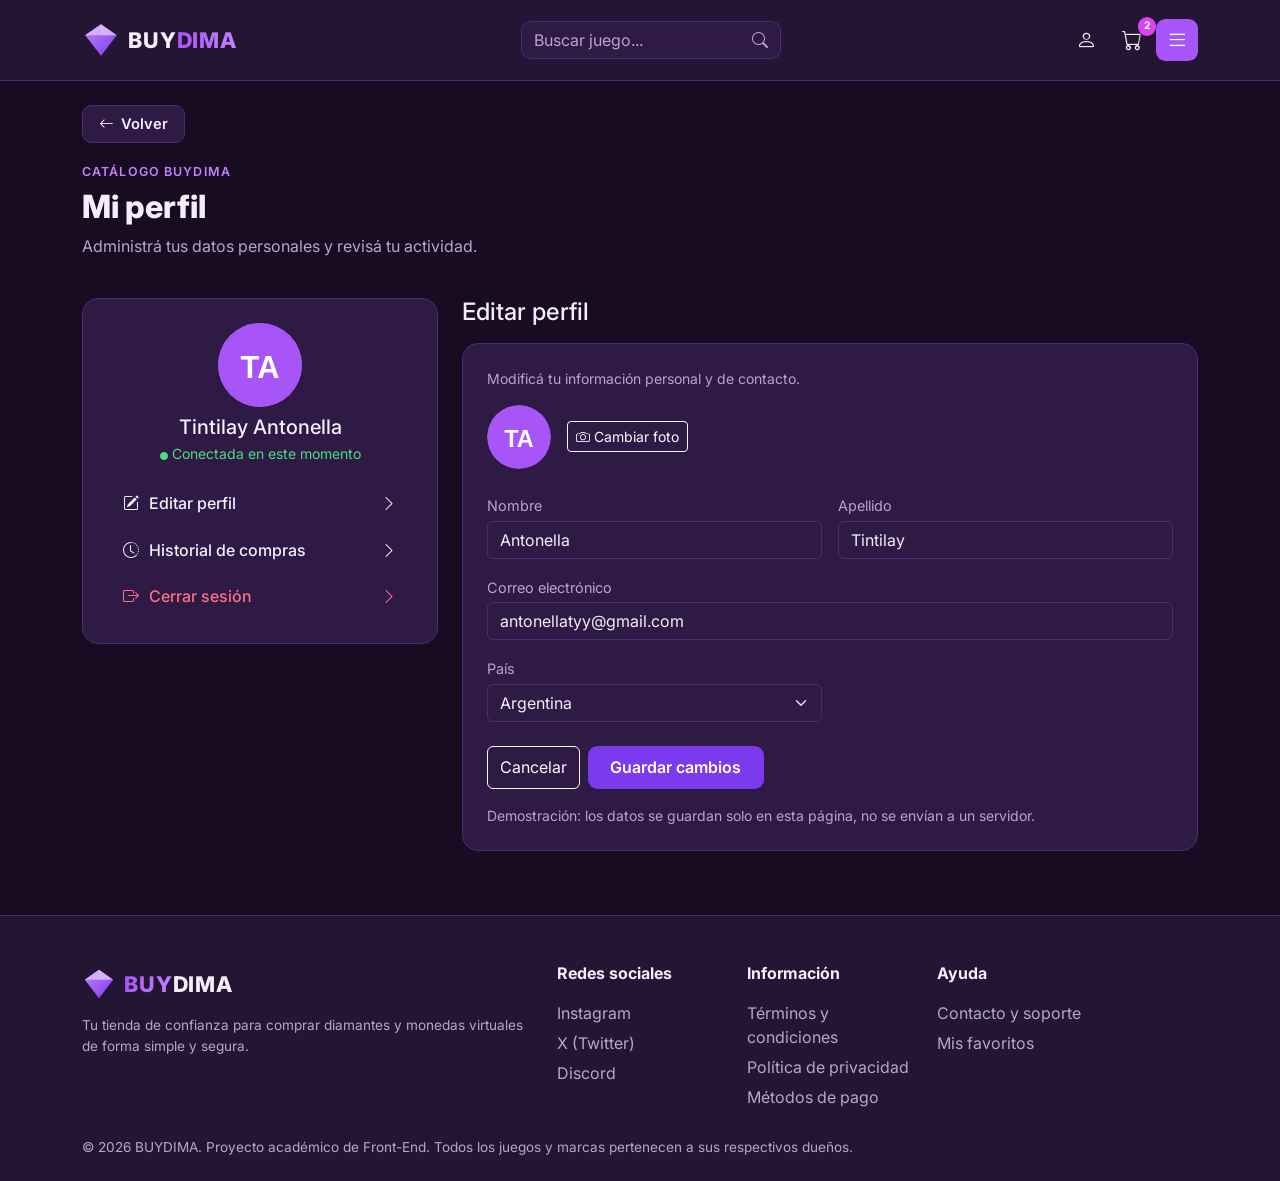
==== paginas/perfil.html @ 69e81854 "Implementar sitio web BUYDIMA con Bootstrap" ====
﻿<!doctype html>
<html lang="es" data-bs-theme="dark">
  <head>
    <meta charset="utf-8" />
    <meta name="viewport" content="width=device-width, initial-scale=1" />
    <title>Mi perfil | BUYDIMA</title>
    <meta
      name="description"
      content="Administrá tus datos personales y revisá tu actividad en BUYDIMA: editá tu perfil y consultá tu historial de compras."
    />
    <link rel="icon" href="../img/logo-diamante.svg" type="image/svg+xml" />
    <link
      href="https://cdn.jsdelivr.net/npm/bootstrap@5.3.3/dist/css/bootstrap.min.css"
      rel="stylesheet"
    />
    <link
      rel="stylesheet"
      href="https://cdn.jsdelivr.net/npm/bootstrap-icons@1.11.3/font/bootstrap-icons.min.css"
    />
    <link rel="preconnect" href="https://fonts.googleapis.com" />
    <link rel="preconnect" href="https://fonts.gstatic.com" crossorigin />
    <link
      href="https://fonts.googleapis.com/css2?family=Inter:wght@400;500;600;700;800&display=swap"
      rel="stylesheet"
    />
    <link rel="stylesheet" href="../css/estilos.css" />
  </head>

  <body data-pagina="perfil">
    <a class="salto-contenido btn btn-light" href="#contenido-principal"
      >Saltar al contenido principal</a
    >

    <header class="encabezado-sitio">
      <nav class="navbar navbar-expand-md py-3" aria-label="Navegación principal">
        <div class="container d-flex align-items-center justify-content-between gap-3">
          <a class="navbar-brand d-flex align-items-center gap-2 m-0" href="../index.html">
            <img src="../img/logo-diamante.svg" alt="Logo de BUYDIMA" width="38" height="38" />
            <span class="logo-texto"
              ><span class="parte-buy">BUY</span><span class="parte-dima">DIMA</span></span
            >
          </a>

          <form role="search" action="juegos.html" method="get" class="buscador" novalidate>
            <div>
              <label class="visually-hidden" for="buscador-encabezado">Buscar juego</label>
              <input
                class="form-control"
                type="search"
                name="q"
                id="buscador-encabezado"
                placeholder="Buscar juego..."
                autocomplete="off"
              />
              <div class="invalid-feedback">Escribí al menos 2 caracteres para buscar.</div>
            </div>
            <button class="boton-buscar" type="submit" aria-label="Buscar">
              <i class="bi bi-search" aria-hidden="true"></i>
            </button>
          </form>

          <div class="d-flex align-items-center gap-1">
            <a class="boton-icono" href="perfil.html" aria-label="Mi cuenta">
              <i class="bi bi-person" aria-hidden="true"></i>
            </a>
            <a
              class="boton-icono position-relative"
              href="carrito.html"
              aria-label="Ver carrito de compras"
            >
              <i class="bi bi-cart" aria-hidden="true"></i>
              <span class="contador-carrito" id="contador-carrito" hidden>0</span>
            </a>
            <button
              class="boton-menu"
              type="button"
              data-bs-toggle="offcanvas"
              data-bs-target="#menu-principal"
              aria-controls="menu-principal"
              aria-label="Abrir menú principal"
            >
              <i class="bi bi-list" aria-hidden="true"></i>
            </button>
          </div>
        </div>
      </nav>

      <div
        class="offcanvas offcanvas-end menu-lateral"
        tabindex="-1"
        id="menu-principal"
        aria-labelledby="titulo-menu"
      >
        <div class="offcanvas-header">
          <h2 class="offcanvas-title titulo-menu" id="titulo-menu">Menú principal</h2>
          <button
            type="button"
            class="btn-close"
            data-bs-dismiss="offcanvas"
            aria-label="Cerrar menú"
          ></button>
        </div>
        <div class="offcanvas-body">
          <nav aria-label="Menú del sitio">
            <ul class="lista-menu">
              <li>
                <a href="../index.html"
                  ><i class="bi bi-house icono-menu" aria-hidden="true"></i> Inicio
                  <i class="bi bi-chevron-right" aria-hidden="true"></i
                ></a>
              </li>
              <li>
                <a href="juegos.html"
                  ><i class="bi bi-controller icono-menu" aria-hidden="true"></i> Juegos
                  <i class="bi bi-chevron-right" aria-hidden="true"></i
                ></a>
              </li>
              <li>
                <a href="ofertas.html"
                  ><i class="bi bi-percent icono-menu" aria-hidden="true"></i> Ofertas especiales
                  <i class="bi bi-chevron-right" aria-hidden="true"></i
                ></a>
              </li>
              <li>
                <a href="metodos-pago.html"
                  ><i class="bi bi-credit-card-2-front icono-menu" aria-hidden="true"></i> Métodos
                  de pago <i class="bi bi-chevron-right" aria-hidden="true"></i
                ></a>
              </li>
              <li>
                <a href="favoritos.html"
                  ><i class="bi bi-heart icono-menu" aria-hidden="true"></i> Mis favoritos
                  <i class="bi bi-chevron-right" aria-hidden="true"></i
                ></a>
              </li>
              <li>
                <a href="contacto.html"
                  ><i class="bi bi-headset icono-menu" aria-hidden="true"></i> Contacto y soporte
                  <i class="bi bi-chevron-right" aria-hidden="true"></i
                ></a>
              </li>
              <li>
                <a class="activo" aria-current="page" href="perfil.html"
                  ><i class="bi bi-person icono-menu" aria-hidden="true"></i> Mi cuenta
                  <i class="bi bi-chevron-right" aria-hidden="true"></i
                ></a>
              </li>
            </ul>
          </nav>
        </div>
      </div>
    </header>

    <main id="contenido-principal">
      <div class="container my-4">
        <button class="boton-volver" type="button" data-volver-atras>
          <i class="bi bi-arrow-left" aria-hidden="true"></i> Volver
        </button>

        <header>
          <p class="etiqueta-catalogo">Catálogo BUYDIMA</p>
          <h1 class="titulo-pagina">Mi perfil</h1>
          <p class="texto-suave">Administrá tus datos personales y revisá tu actividad.</p>
        </header>

        <div class="row g-4 mt-1">
          <!-- Tarjeta de resumen del usuario -->
          <aside class="col-lg-4">
            <div class="panel p-4 text-center">
              <img
                class="avatar mb-2"
                src="../img/avatar.svg"
                alt="Avatar con las iniciales TA"
                width="84"
                height="84"
              />
              <h2 class="h5 mb-1">Tintilay Antonella</h2>
              <p class="small mb-3" style="color: #4ade80">
                <i class="bi bi-circle-fill" style="font-size: 0.5rem" aria-hidden="true"></i>
                Conectada en este momento
              </p>
              <nav aria-label="Opciones de la cuenta">
                <ul class="lista-perfil text-start">
                  <li>
                    <a href="#form-perfil" aria-current="page"
                      ><i class="bi bi-pencil-square" aria-hidden="true"></i> Editar perfil
                      <i class="bi bi-chevron-right ms-auto" aria-hidden="true"></i
                    ></a>
                  </li>
                  <li>
                    <a href="historial-compras.html"
                      ><i class="bi bi-clock-history" aria-hidden="true"></i> Historial de compras
                      <i class="bi bi-chevron-right ms-auto" aria-hidden="true"></i
                    ></a>
                  </li>
                  <li>
                    <a href="#" class="peligro"
                      ><i class="bi bi-box-arrow-right" aria-hidden="true"></i> Cerrar sesión
                      <i class="bi bi-chevron-right ms-auto" aria-hidden="true"></i
                    ></a>
                  </li>
                </ul>
              </nav>
            </div>
          </aside>

          <!-- Formulario de edición de perfil -->
          <section class="col-lg-8">
            <h2 class="h4 mb-3">Editar perfil</h2>
            <form id="form-perfil" class="panel p-4" novalidate>
              <p class="texto-suave small">Modificá tu información personal y de contacto.</p>

              <div class="d-flex align-items-center gap-3 mb-4">
                <img
                  src="../img/avatar.svg"
                  alt="Foto de perfil actual con las iniciales TA"
                  width="64"
                  height="64"
                  class="rounded-circle"
                />
                <button class="btn btn-outline-light btn-sm" type="button">
                  <i class="bi bi-camera" aria-hidden="true"></i> Cambiar foto
                </button>
              </div>

              <div class="row g-3">
                <div class="col-md-6">
                  <label class="form-label" for="campo-nombre-perfil">Nombre</label>
                  <input
                    type="text"
                    class="form-control"
                    id="campo-nombre-perfil"
                    value="Antonella"
                    required
                    autocomplete="given-name"
                  />
                  <div class="invalid-feedback">El nombre es obligatorio.</div>
                </div>
                <div class="col-md-6">
                  <label class="form-label" for="campo-apellido-perfil">Apellido</label>
                  <input
                    type="text"
                    class="form-control"
                    id="campo-apellido-perfil"
                    value="Tintilay"
                    required
                    autocomplete="family-name"
                  />
                  <div class="invalid-feedback">El apellido es obligatorio.</div>
                </div>
                <div class="col-12">
                  <label class="form-label" for="campo-correo-perfil">Correo electrónico</label>
                  <input
                    type="email"
                    class="form-control"
                    id="campo-correo-perfil"
                    value="antonellatyy@gmail.com"
                    required
                    autocomplete="email"
                  />
                  <div class="invalid-feedback">Ingresá un correo electrónico válido.</div>
                </div>
                <div class="col-md-6">
                  <label class="form-label" for="campo-pais-perfil">País</label>
                  <select class="form-select" id="campo-pais-perfil" required>
                    <option selected>Argentina</option>
                    <option>Chile</option>
                    <option>Uruguay</option>
                    <option>Paraguay</option>
                    <option>Bolivia</option>
                  </select>
                </div>
              </div>

              <div class="d-flex gap-2 mt-4">
                <button class="btn btn-outline-light" type="reset">Cancelar</button>
                <button class="btn boton-compra" type="submit">Guardar cambios</button>
              </div>
              <p class="texto-suave small mt-3 mb-0">
                Demostración: los datos se guardan solo en esta página, no se envían a un servidor.
              </p>
            </form>
          </section>
        </div>
      </div>
    </main>

    <footer class="pie-sitio">
      <div class="container">
        <div class="row g-4">
          <div class="col-md-5">
            <a
              class="d-inline-flex align-items-center gap-2 text-decoration-none"
              href="../index.html"
            >
              <img src="../img/logo-diamante.svg" alt="" width="34" height="34" />
              <span class="logo-texto"
                ><span class="parte-dima">BUY</span><span class="parte-buy">DIMA</span></span
              >
            </a>
            <p class="firma-pie mt-2 mb-0">
              Tu tienda de confianza para comprar diamantes y monedas virtuales de forma simple y
              segura.
            </p>
          </div>
          <div class="col-6 col-md-2">
            <h2>Redes sociales</h2>
            <ul>
              <li><a href="https://instagram.com" target="_blank" rel="noopener">Instagram</a></li>
              <li><a href="https://x.com" target="_blank" rel="noopener">X (Twitter)</a></li>
              <li><a href="https://discord.com" target="_blank" rel="noopener">Discord</a></li>
            </ul>
          </div>
          <div class="col-6 col-md-2">
            <h2>Información</h2>
            <ul>
              <li><a href="#">Términos y condiciones</a></li>
              <li><a href="#">Política de privacidad</a></li>
              <li><a href="metodos-pago.html">Métodos de pago</a></li>
            </ul>
          </div>
          <div class="col-md-3">
            <h2>Ayuda</h2>
            <ul>
              <li><a href="contacto.html">Contacto y soporte</a></li>
              <li><a href="favoritos.html">Mis favoritos</a></li>
            </ul>
          </div>
        </div>
        <p class="firma-pie mt-4 mb-0">
          © 2026 BUYDIMA. Proyecto académico de Front-End. Todos los juegos y marcas pertenecen a
          sus respectivos dueños.
        </p>
      </div>
    </footer>

    <script src="https://cdn.jsdelivr.net/npm/bootstrap@5.3.3/dist/js/bootstrap.bundle.min.js"></script>
    <script src="../js/main.js"></script>
  </body>
</html>
---- css/estilos.css ----
﻿/* ============================================================
   BUYDIMA - Hoja de estilos principal
   TP N.º 3 - Desarrollo Front-End
   Paleta basada en los mockups de Figma (violetas oscuros)
   ============================================================ */

/* ---------- Variables de color y fuente ---------- */
:root {
  --fondo: #170c22;
  --superficie: #241535;
  --panel: #2e1a44;
  --tarjeta: #311c49;
  --borde: #4a2d6e;
  --violeta: #a855f7;
  --violeta-oscuro: #7c3aed;
  --lila: #c084fc;
  --texto: #f3eef9;
  --texto-suave: #b7a6cc;
}

body {
  background-color: var(--fondo);
  color: var(--texto);
  font-family:
    'Inter',
    system-ui,
    -apple-system,
    'Segoe UI',
    sans-serif;
}

/* Enlace para saltar al contenido (accesibilidad con teclado) */
.salto-contenido {
  position: absolute;
  left: -9999px;
  z-index: 1100;
}
.salto-contenido:focus {
  left: 1rem;
  top: 1rem;
}

/* Foco siempre visible para navegación por teclado */
:focus-visible {
  outline: 2px solid var(--lila);
  outline-offset: 2px;
}

/* ---------- Encabezado ---------- */
.encabezado-sitio {
  background-color: var(--superficie);
  border-bottom: 1px solid var(--borde);
  position: sticky;
  top: 0;
  z-index: 1020;
}

.logo-texto {
  font-size: 1.35rem;
  font-weight: 800;
  letter-spacing: 0.04em;
  text-decoration: none;
}
.logo-texto .parte-buy {
  color: var(--texto);
}
.logo-texto .parte-dima {
  background: linear-gradient(90deg, var(--violeta), var(--lila));
  -webkit-background-clip: text;
  background-clip: text;
  color: transparent;
}

/* Buscador del encabezado */
.buscador {
  position: relative;
  max-width: 260px;
  width: 100%;
}
.buscador .form-control {
  background-color: var(--panel);
  border-color: var(--borde);
  color: var(--texto);
  padding-right: 2.6rem;
  border-radius: 0.6rem;
}
.buscador .form-control::placeholder {
  color: var(--texto-suave);
}
.buscador .boton-buscar {
  position: absolute;
  right: 0.35rem;
  top: 50%;
  transform: translateY(-50%);
  background: transparent;
  border: none;
  color: var(--texto-suave);
  padding: 0.25rem 0.5rem;
}

.boton-icono {
  color: var(--texto);
  font-size: 1.25rem;
  display: inline-flex;
  align-items: center;
  justify-content: center;
  width: 2.6rem;
  height: 2.6rem;
  border-radius: 0.6rem;
  text-decoration: none;
}
.boton-icono:hover {
  background-color: var(--panel);
  color: var(--texto);
}

.boton-menu {
  background-color: var(--violeta);
  color: #ffffff;
  font-size: 1.4rem;
  width: 2.6rem;
  height: 2.6rem;
  border-radius: 0.6rem;
  border: none;
  display: inline-flex;
  align-items: center;
  justify-content: center;
}
.boton-menu:hover {
  background-color: var(--violeta-oscuro);
  color: #ffffff;
}

.contador-carrito {
  position: absolute;
  top: -2px;
  right: -4px;
  background-color: #d946ef;
  color: #ffffff;
  font-size: 0.65rem;
  font-weight: 700;
  min-width: 1.15rem;
  line-height: 1.15rem;
  text-align: center;
  border-radius: 50%;
}

/* ---------- Menú hamburguesa (offcanvas) ---------- */
.menu-lateral {
  background: linear-gradient(170deg, #8b5cf6 0%, #6d28d9 60%, #4c1d95 100%);
  width: 320px;
  max-width: 85vw;
  color: #ffffff;
}
.menu-lateral .btn-close {
  filter: invert(1);
}
.menu-lateral .titulo-menu {
  font-size: 1.5rem;
  font-weight: 700;
}
.menu-lateral .lista-menu {
  list-style: none;
  margin: 0;
  padding: 0;
  display: grid;
  gap: 0.25rem;
}
/* Opción del menú: icono en columna fija + texto alineado a la izquierda */
.menu-lateral .lista-menu a,
.menu-lateral .submenu-toggle {
  display: flex;
  align-items: center;
  gap: 0.8rem;
  width: 100%;
  color: #ffffff;
  text-decoration: none;
  font-size: 1.05rem;
  font-weight: 500;
  text-align: left;
  padding: 0.65rem 0.9rem;
  border: 0;
  border-radius: 0.55rem;
  background-color: transparent;
  transition:
    background-color 0.15s ease,
    transform 0.15s ease;
}
.menu-lateral .lista-menu a:hover,
.menu-lateral .lista-menu a:focus-visible,
.menu-lateral .submenu-toggle:hover,
.menu-lateral .submenu-toggle:focus-visible {
  background-color: rgba(255, 255, 255, 0.14);
  transform: translateX(3px);
}
/* Columna fija para todos los iconos */
.menu-lateral .icono-menu {
  flex: 0 0 1.5rem;
  width: 1.5rem;
  text-align: center;
  font-size: 1.05rem;
  opacity: 0.9;
}
/* El chevron se empuja siempre al extremo derecho */
.menu-lateral .lista-menu a > .bi-chevron-right,
.menu-lateral .submenu-toggle .bi-chevron-down {
  margin-left: auto;
  font-size: 0.8rem;
  opacity: 0.8;
  transition: transform 0.2s ease;
}
.menu-lateral .submenu-toggle[aria-expanded='true'] .bi-chevron-down {
  transform: rotate(180deg);
}
.menu-lateral .lista-menu .activo {
  background-color: rgba(255, 255, 255, 0.22);
  font-weight: 600;
}
/* Subcategorías: indentadas y alineadas con el texto de su categoría */
.menu-lateral .sublista-menu {
  list-style: none;
  margin: 0.15rem 0 0.35rem;
  padding: 0 0 0 3.2rem;
  display: grid;
  gap: 0.15rem;
}
.menu-lateral .sublista-menu a {
  display: block;
  color: rgba(255, 255, 255, 0.9);
  font-size: 0.95rem;
  padding: 0.45rem 0.75rem;
  border-radius: 0.45rem;
  transition: background-color 0.15s ease;
}
.menu-lateral .sublista-menu a:hover,
.menu-lateral .sublista-menu a:focus-visible {
  background-color: rgba(255, 255, 255, 0.14);
  color: #ffffff;
}

/* Botón de regreso en las páginas internas (debajo del navbar) */
.boton-volver {
  display: inline-flex;
  align-items: center;
  gap: 0.45rem;
  background-color: var(--panel);
  border: 1px solid var(--borde);
  color: var(--texto);
  font-size: 0.92rem;
  font-weight: 600;
  padding: 0.45rem 1rem;
  border-radius: 0.6rem;
  margin-bottom: 1.25rem;
  transition:
    background-color 0.15s ease,
    border-color 0.15s ease;
}
.boton-volver:hover,
.boton-volver:focus-visible {
  background-color: var(--tarjeta);
  border-color: var(--violeta);
  color: #ffffff;
}
/* ---------- Bloques comunes ---------- */
.etiqueta-catalogo {
  color: var(--lila);
  text-transform: uppercase;
  letter-spacing: 0.09em;
  font-size: 0.78rem;
  font-weight: 600;
  margin-bottom: 0.35rem;
}
.titulo-pagina {
  font-size: 2rem;
  font-weight: 800;
}
.texto-suave {
  color: var(--texto-suave);
}

.panel {
  background-color: var(--panel);
  border: 1px solid var(--borde);
  border-radius: 1rem;
}

/* ---------- Botones ---------- */
.boton-compra {
  /* Violeta oscuro: contraste 5.6:1 con texto blanco (aprobado WCAG AA) */
  background-color: var(--violeta-oscuro);
  color: #ffffff;
  font-weight: 600;
  border: none;
  border-radius: 0.6rem;
  padding: 0.6rem 1.4rem;
}
.boton-compra:hover {
  background-color: #6d28d9;
  color: #ffffff;
}
.boton-compra:disabled {
  background-color: var(--borde);
}

/* ---------- Filtros (chips) ---------- */
.chip-filtro {
  border: 1px solid var(--borde);
  background-color: transparent;
  color: var(--texto-suave);
  border-radius: 50rem;
  padding: 0.4rem 1.1rem;
  font-size: 0.92rem;
}
.chip-filtro:hover {
  border-color: var(--violeta);
  color: var(--texto);
}
.chip-filtro.activo {
  /* Violeta oscuro: contraste 5.6:1 con texto blanco (aprobado WCAG AA) */
  background-color: var(--violeta-oscuro);
  border-color: var(--violeta-oscuro);
  color: #ffffff;
}

/* ---------- Tarjetas de juego ---------- */
.tarjeta-juego {
  background-color: var(--tarjeta);
  border: 1px solid var(--borde);
  border-radius: 0.8rem;
  overflow: hidden;
  height: 100%;
  transition: transform 0.15s ease;
}
.tarjeta-juego:hover {
  transform: translateY(-3px);
}
.tarjeta-juego img {
  width: 100%;
  /* Todas las tarjetas tienen la misma proporción y la imagen la llena sin deformarse */
  aspect-ratio: 3 / 2;
  object-fit: cover;
  background-color: var(--panel);
}
.tarjeta-juego .cuerpo {
  padding: 0.75rem 0.9rem 0.9rem;
}
.tarjeta-juego h3 {
  font-size: 1rem;
  font-weight: 600;
  margin-bottom: 0.35rem;
}
.enlace-recargar {
  color: var(--lila);
  font-weight: 600;
  font-size: 0.9rem;
  text-decoration: none;
}
.enlace-recargar:hover {
  text-decoration: underline;
  color: var(--lila);
}
.precio-oferta {
  color: #ffffff;
  font-weight: 700;
}
.precio-anterior {
  color: var(--texto-suave);
  text-decoration: line-through;
  font-size: 0.85rem;
}

/* ---------- Carrusel de promociones del héroe ---------- */
.carrusel-principal {
  /* Evita que el carrusel colapse de altura en pantallas chicas */
  min-height: 260px;
}
.carrusel-principal img {
  /* Sin fondo propio: las bandas se funden con el gradiente del héroe */
  background-color: transparent;
}
.carrusel-principal .carousel-indicators [data-bs-target] {
  background-color: rgba(255, 255, 255, 0.45);
}
.carrusel-principal .carousel-indicators .active {
  background-color: var(--lila);
}
.carrusel-principal .carousel-control-prev,
.carrusel-principal .carousel-control-next {
  width: 3rem;
  opacity: 0.85;
}
.carrusel-principal .carousel-control-prev:hover,
.carrusel-principal .carousel-control-next:hover {
  opacity: 1;
}
.carrusel-principal .carousel-control-prev-icon,
.carrusel-principal .carousel-control-next-icon {
  background-color: rgba(23, 12, 34, 0.65);
  border-radius: 50%;
  padding: 1.1rem;
}

/* ---------- Inicio: héroe ---------- */
.heroe {
  background: linear-gradient(120deg, #2b1543 0%, #1d0f2e 60%);
  border: 1px solid var(--borde);
  border-radius: 1rem;
  overflow: hidden;
}
.heroe h1 {
  font-size: 2.6rem;
  font-weight: 800;
}
.heroe .resaltado {
  color: var(--lila);
}
.insignias-confianza {
  list-style: none;
  display: flex;
  flex-wrap: wrap;
  gap: 1.5rem;
  margin: 0;
  padding: 0;
  color: var(--texto-suave);
  font-size: 0.9rem;
}
.insignias-confianza i {
  color: var(--lila);
  margin-right: 0.35rem;
}

/* ---------- Ofertas ---------- */
.banner-oferta {
  background: linear-gradient(95deg, #5b21b6, #7c3aed);
  border-radius: 1rem;
  padding: 1.75rem;
}
.cuenta-caja {
  background-color: rgba(0, 0, 0, 0.35);
  border-radius: 0.6rem;
  min-width: 74px;
  padding: 0.6rem 0.5rem;
  text-align: center;
}
.cuenta-caja strong {
  font-size: 1.5rem;
  font-weight: 800;
  display: block;
}
.cuenta-caja small {
  text-transform: uppercase;
  letter-spacing: 0.08em;
  font-size: 0.68rem;
  color: rgba(255, 255, 255, 0.85);
}

/* ---------- Métodos de pago ---------- */
.tarjeta-metodo {
  background-color: var(--tarjeta);
  border: 1px solid var(--borde);
  border-radius: 0.8rem;
  padding: 1.25rem;
  height: 100%;
}
.tarjeta-metodo i {
  color: var(--lila);
  font-size: 1.6rem;
}
.paso-numero {
  color: var(--lila);
  font-weight: 800;
  font-size: 1.3rem;
}

/* ---------- Carrito ---------- */
.tabla-carrito img {
  width: 64px;
  height: 48px;
  object-fit: contain;
  background-color: var(--panel);
  border-radius: 0.5rem;
}
.control-cantidad {
  display: inline-flex;
  align-items: center;
  border: 1px solid var(--borde);
  border-radius: 0.5rem;
  overflow: hidden;
}
.control-cantidad button {
  background-color: var(--panel);
  color: var(--texto);
  border: none;
  width: 2rem;
  height: 2rem;
}
.control-cantidad button:hover {
  background-color: var(--violeta-oscuro);
}
.control-cantidad span {
  min-width: 2.2rem;
  text-align: center;
  font-weight: 600;
}
.panel-resumen {
  background: linear-gradient(160deg, #3b2069, #2a1741);
  border: 1px solid var(--borde);
  border-radius: 1rem;
  padding: 1.5rem;
}
.fila-resumen {
  display: flex;
  justify-content: space-between;
  gap: 1rem;
  padding: 0.3rem 0;
}
.fila-resumen .total {
  font-size: 1.15rem;
  font-weight: 800;
}

/* ---------- Perfil ---------- */
.avatar {
  width: 84px;
  height: 84px;
  border-radius: 50%;
  object-fit: cover;
  background-color: var(--violeta);
  color: #ffffff;
  font-weight: 800;
  font-size: 1.6rem;
  display: inline-flex;
  align-items: center;
  justify-content: center;
}
.lista-perfil {
  list-style: none;
  margin: 0;
  padding: 0;
}
.lista-perfil a {
  display: flex;
  align-items: center;
  gap: 0.6rem;
  color: var(--texto);
  text-decoration: none;
  padding: 0.7rem 1rem;
  border-radius: 0.6rem;
  font-weight: 500;
}
.lista-perfil a:hover,
.lista-perfil a:focus-visible {
  background-color: var(--panel);
}
.lista-perfil .peligro {
  color: #fb7185;
}

/* ---------- Detalle de juego ---------- */
/* Radio de paquete oculto visualmente pero accesible por teclado */
.entrada-paquete {
  position: absolute;
  width: 1px;
  height: 1px;
  opacity: 0;
}
.paquete {
  display: flex;
  justify-content: space-between;
  align-items: center;
  gap: 1rem;
  border: 1px solid var(--borde);
  border-radius: 0.75rem;
  padding: 0.85rem 1.1rem;
  height: 100%;
  cursor: pointer;
  background-color: var(--tarjeta);
}
.paquete:hover {
  border-color: var(--violeta);
}
.paquete strong {
  color: #ffffff;
}
.entrada-paquete:checked + .paquete {
  border-color: var(--violeta);
  background-color: rgba(168, 85, 247, 0.18);
}
.entrada-paquete:focus-visible + .paquete {
  outline: 2px solid var(--lila);
  outline-offset: 2px;
}

/* ---------- Formularios ---------- */
.form-control,
.form-select {
  background-color: var(--panel);
  border-color: var(--borde);
  color: var(--texto);
}
.form-control:focus,
.form-select:focus {
  background-color: var(--panel);
  border-color: var(--violeta);
  color: var(--texto);
  box-shadow: 0 0 0 0.2rem rgba(168, 85, 247, 0.25);
}
.form-control::placeholder {
  color: var(--texto-suave);
}
.form-label {
  color: var(--texto-suave);
  font-size: 0.9rem;
  margin-bottom: 0.25rem;
}

/* ---------- Historial ---------- */
.tarjeta-dato {
  background-color: var(--tarjeta);
  border: 1px solid var(--borde);
  border-radius: 0.8rem;
  padding: 1rem 1.25rem;
}
.tarjeta-dato small {
  color: var(--texto-suave);
}
.tarjeta-dato strong {
  font-size: 1.4rem;
}
.etiqueta-estado {
  font-size: 0.78rem;
  font-weight: 700;
  border-radius: 50rem;
  padding: 0.25rem 0.7rem;
}
.etiqueta-estado.completado {
  background-color: rgba(74, 222, 128, 0.15);
  color: #4ade80;
}
.etiqueta-estado.proceso {
  background-color: rgba(250, 204, 21, 0.15);
  color: #facc15;
}

/* ---------- Pie de página ---------- */
.pie-sitio {
  background-color: var(--superficie);
  border-top: 1px solid var(--borde);
  margin-top: 4rem;
  padding: 3rem 0 1.5rem;
}
.pie-sitio h2 {
  font-size: 1rem;
  font-weight: 700;
  margin-bottom: 0.9rem;
}
.pie-sitio ul {
  list-style: none;
  margin: 0;
  padding: 0;
}
.pie-sitio a {
  color: var(--texto-suave);
  text-decoration: none;
  display: inline-block;
  padding: 0.2rem 0;
}
.pie-sitio a:hover {
  color: var(--texto);
}
.firma-pie {
  color: var(--texto-suave);
  font-size: 0.85rem;
}

/* ---------- Responsive ---------- */
@media (max-width: 767px) {
  .heroe h1 {
    font-size: 1.9rem;
  }
  .titulo-pagina {
    font-size: 1.5rem;
  }
  .buscador {
    max-width: none;
  }
}

/* ---------- Favoritos ---------- */
.tarjeta-favorito {
  position: relative;
}

/* Corazón sobre la imagen: relleno cuando ya es favorito, contorno si no */
.boton-corazon {
  position: absolute;
  top: 0.6rem;
  right: 0.6rem;
  z-index: 2;
  display: inline-flex;
  align-items: center;
  justify-content: center;
  width: 2.4rem;
  height: 2.4rem;
  border: none;
  border-radius: 50%;
  background-color: rgba(23, 12, 34, 0.78);
  color: var(--texto-suave);
  font-size: 1.15rem;
  transition:
    transform 0.15s ease,
    color 0.15s ease;
}
.boton-corazon:hover,
.boton-corazon:focus-visible {
  transform: scale(1.12);
  color: #ffffff;
}
.boton-corazon.activo {
  color: var(--violeta);
}

/* Acciones dentro de la tarjeta de favorito */
.tarjeta-favorito .acciones-favorito {
  display: flex;
  align-items: center;
  justify-content: space-between;
  gap: 0.5rem;
  margin-top: 0.4rem;
}
.tarjeta-favorito .boton-compra.boton-chico {
  padding: 0.45rem 1rem;
  font-size: 0.88rem;
}
.boton-quitar {
  background-color: transparent;
  border: none;
  color: var(--texto-suave);
  font-size: 0.82rem;
  font-weight: 600;
  padding: 0.3rem 0.2rem;
  border-radius: 0.4rem;
  transition: color 0.15s ease;
}
.boton-quitar:hover,
.boton-quitar:focus-visible {
  color: #fb7185;
}

/* Tarjetas más chicas de la sección "agregar a favoritos" */
.tarjeta-agregar .cuerpo {
  padding: 0.6rem 0.9rem 0.75rem;
}
.tarjeta-agregar h3 {
  font-size: 0.92rem;
}

/* Estado vacío: todavía no hay favoritos guardados */
.estado-vacio-favoritos {
  text-align: center;
  padding: 3rem 1rem;
}
.estado-vacio-favoritos .icono-vacio {
  display: inline-flex;
  align-items: center;
  justify-content: center;
  width: 5rem;
  height: 5rem;
  border-radius: 50%;
  background-color: var(--panel);
  border: 1px solid var(--borde);
  color: var(--lila);
  font-size: 2.2rem;
  margin-bottom: 1.25rem;
}
.estado-vacio-favoritos h2 {
  font-size: 1.3rem;
  font-weight: 700;
}
.estado-vacio-favoritos p {
  max-width: 32rem;
  margin-left: auto;
  margin-right: auto;
}
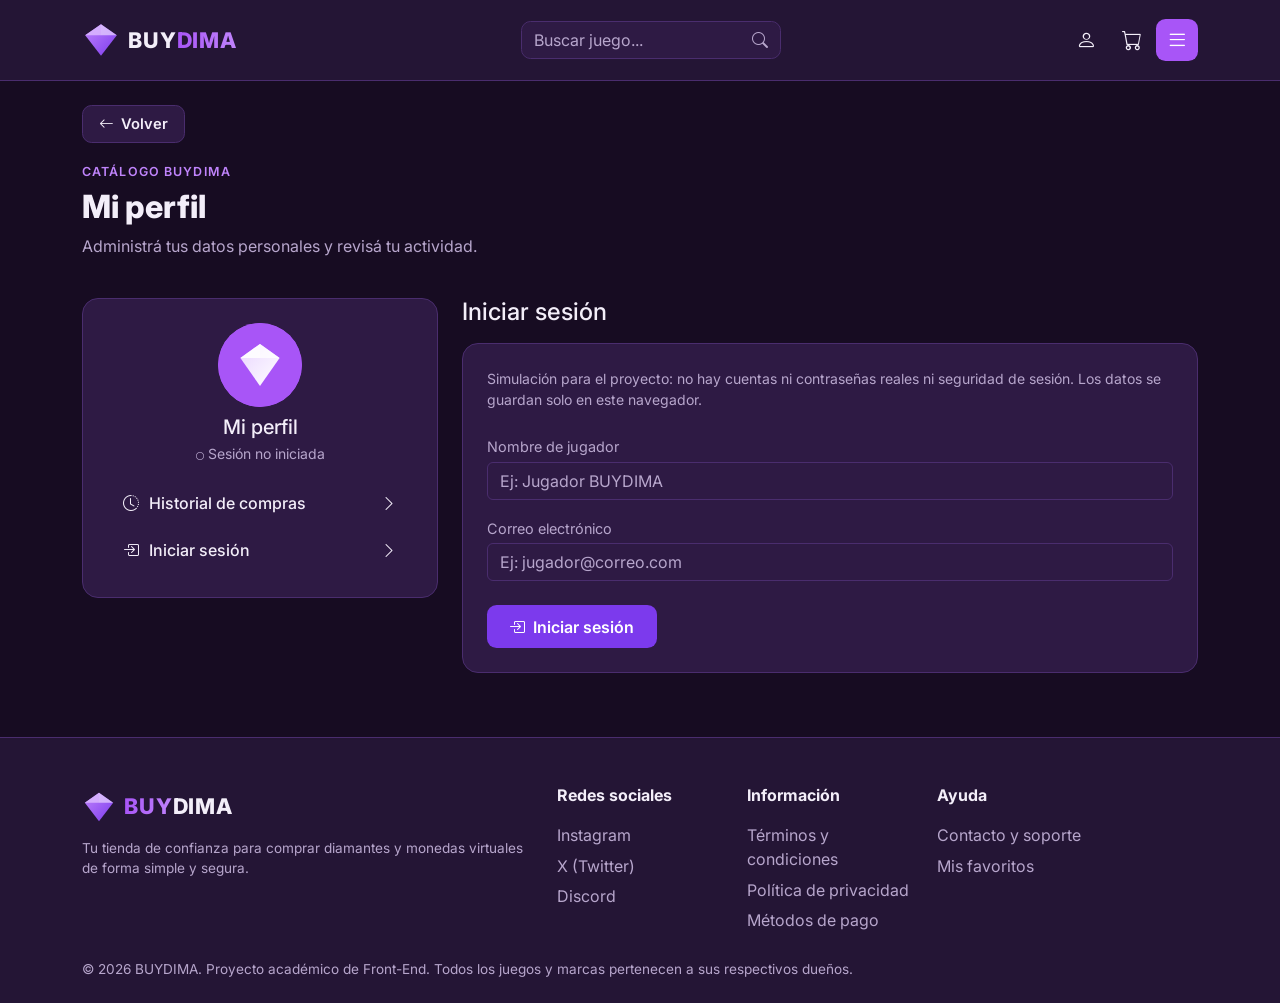
==== commit fd8da3dd: "Limpiar datos de prueba y agregar simulacion de sesion" ====
--- a/paginas/perfil.html
+++ b/paginas/perfil.html
@@ -170,18 +170,18 @@
               <img
                 class="avatar mb-2"
                 src="../img/avatar.svg"
-                alt="Avatar con las iniciales TA"
+                alt="Avatar del perfil con el logo diamante de BUYDIMA"
                 width="84"
                 height="84"
               />
-              <h2 class="h5 mb-1">Tintilay Antonella</h2>
-              <p class="small mb-3" style="color: #4ade80">
+              <h2 class="h5 mb-1">Mi perfil</h2>
+              <p class="small mb-3" style="color: #4ade80" id="estado-sesion">
                 <i class="bi bi-circle-fill" style="font-size: 0.5rem" aria-hidden="true"></i>
-                Conectada en este momento
+                Conectado/a
               </p>
               <nav aria-label="Opciones de la cuenta">
                 <ul class="lista-perfil text-start">
-                  <li>
+                  <li id="item-editar-perfil">
                     <a href="#form-perfil" aria-current="page"
                       ><i class="bi bi-pencil-square" aria-hidden="true"></i> Editar perfil
                       <i class="bi bi-chevron-right ms-auto" aria-hidden="true"></i
@@ -193,19 +193,70 @@
                       <i class="bi bi-chevron-right ms-auto" aria-hidden="true"></i
                     ></a>
                   </li>
-                  <li>
-                    <a href="#" class="peligro"
-                      ><i class="bi bi-box-arrow-right" aria-hidden="true"></i> Cerrar sesión
+                  <li id="item-iniciar-sesion" hidden>
+                    <a href="#form-login"
+                      ><i class="bi bi-box-arrow-in-right" aria-hidden="true"></i> Iniciar sesión
                       <i class="bi bi-chevron-right ms-auto" aria-hidden="true"></i
                     ></a>
+                  </li>
+                  <li id="item-cerrar-sesion" hidden>
+                    <button type="button" class="peligro" data-cerrar-sesion>
+                      <i class="bi bi-box-arrow-right" aria-hidden="true"></i> Cerrar sesión
+                      <i class="bi bi-chevron-right ms-auto" aria-hidden="true"></i>
+                    </button>
                   </li>
                 </ul>
               </nav>
             </div>
           </aside>
 
+          <!-- Panel de inicio de sesión (simulación, se muestra sin sesión activa) -->
+          <section class="col-lg-8" id="seccion-login" hidden>
+            <h2 class="h4 mb-3">Iniciar sesión</h2>
+            <form id="form-login" class="panel p-4" novalidate>
+              <p class="texto-suave small mb-4">
+                Simulación para el proyecto: no hay cuentas ni contraseñas reales ni seguridad de
+                sesión. Los datos se guardan solo en este navegador.
+              </p>
+
+              <div class="row g-3">
+                <div class="col-12">
+                  <label class="form-label" for="campo-login-nombre">Nombre de jugador</label>
+                  <input
+                    type="text"
+                    class="form-control"
+                    id="campo-login-nombre"
+                    placeholder="Ej: Jugador BUYDIMA"
+                    required
+                    minlength="2"
+                    autocomplete="off"
+                  />
+                  <div class="invalid-feedback">Ingresá un nombre de al menos 2 caracteres.</div>
+                </div>
+                <div class="col-12">
+                  <label class="form-label" for="campo-login-correo">Correo electrónico</label>
+                  <input
+                    type="email"
+                    class="form-control"
+                    id="campo-login-correo"
+                    placeholder="Ej: jugador@correo.com"
+                    required
+                    autocomplete="off"
+                  />
+                  <div class="invalid-feedback">Ingresá un correo electrónico válido.</div>
+                </div>
+              </div>
+
+              <div class="mt-4">
+                <button class="btn boton-compra" type="submit">
+                  <i class="bi bi-box-arrow-in-right me-1" aria-hidden="true"></i> Iniciar sesión
+                </button>
+              </div>
+            </form>
+          </section>
+
           <!-- Formulario de edición de perfil -->
-          <section class="col-lg-8">
+          <section class="col-lg-8" id="seccion-perfil">
             <h2 class="h4 mb-3">Editar perfil</h2>
             <form id="form-perfil" class="panel p-4" novalidate>
               <p class="texto-suave small">Modificá tu información personal y de contacto.</p>
@@ -213,7 +264,7 @@
               <div class="d-flex align-items-center gap-3 mb-4">
                 <img
                   src="../img/avatar.svg"
-                  alt="Foto de perfil actual con las iniciales TA"
+                  alt="Foto de perfil actual con el logo diamante de BUYDIMA"
                   width="64"
                   height="64"
                   class="rounded-circle"
@@ -230,7 +281,6 @@
                     type="text"
                     class="form-control"
                     id="campo-nombre-perfil"
-                    value="Antonella"
                     required
                     autocomplete="given-name"
                   />
@@ -242,7 +292,6 @@
                     type="text"
                     class="form-control"
                     id="campo-apellido-perfil"
-                    value="Tintilay"
                     required
                     autocomplete="family-name"
                   />
@@ -254,7 +303,6 @@
                     type="email"
                     class="form-control"
                     id="campo-correo-perfil"
-                    value="antonellatyy@gmail.com"
                     required
                     autocomplete="email"
                   />
--- a/css/estilos.css
+++ b/css/estilos.css
@@ -538,19 +538,27 @@
   margin: 0;
   padding: 0;
 }
-.lista-perfil a {
+.lista-perfil a,
+.lista-perfil button {
   display: flex;
   align-items: center;
+  width: 100%;
   gap: 0.6rem;
   color: var(--texto);
   text-decoration: none;
   padding: 0.7rem 1rem;
   border-radius: 0.6rem;
   font-weight: 500;
+  background-color: transparent;
+  border: none;
+  text-align: left;
 }
 .lista-perfil a:hover,
-.lista-perfil a:focus-visible {
-  background-color: var(--panel);
+.lista-perfil a:focus-visible,
+.lista-perfil button:hover,
+.lista-perfil button:focus-visible {
+  background-color: var(--panel);
+  color: var(--texto);
 }
 .lista-perfil .peligro {
   color: #fb7185;
